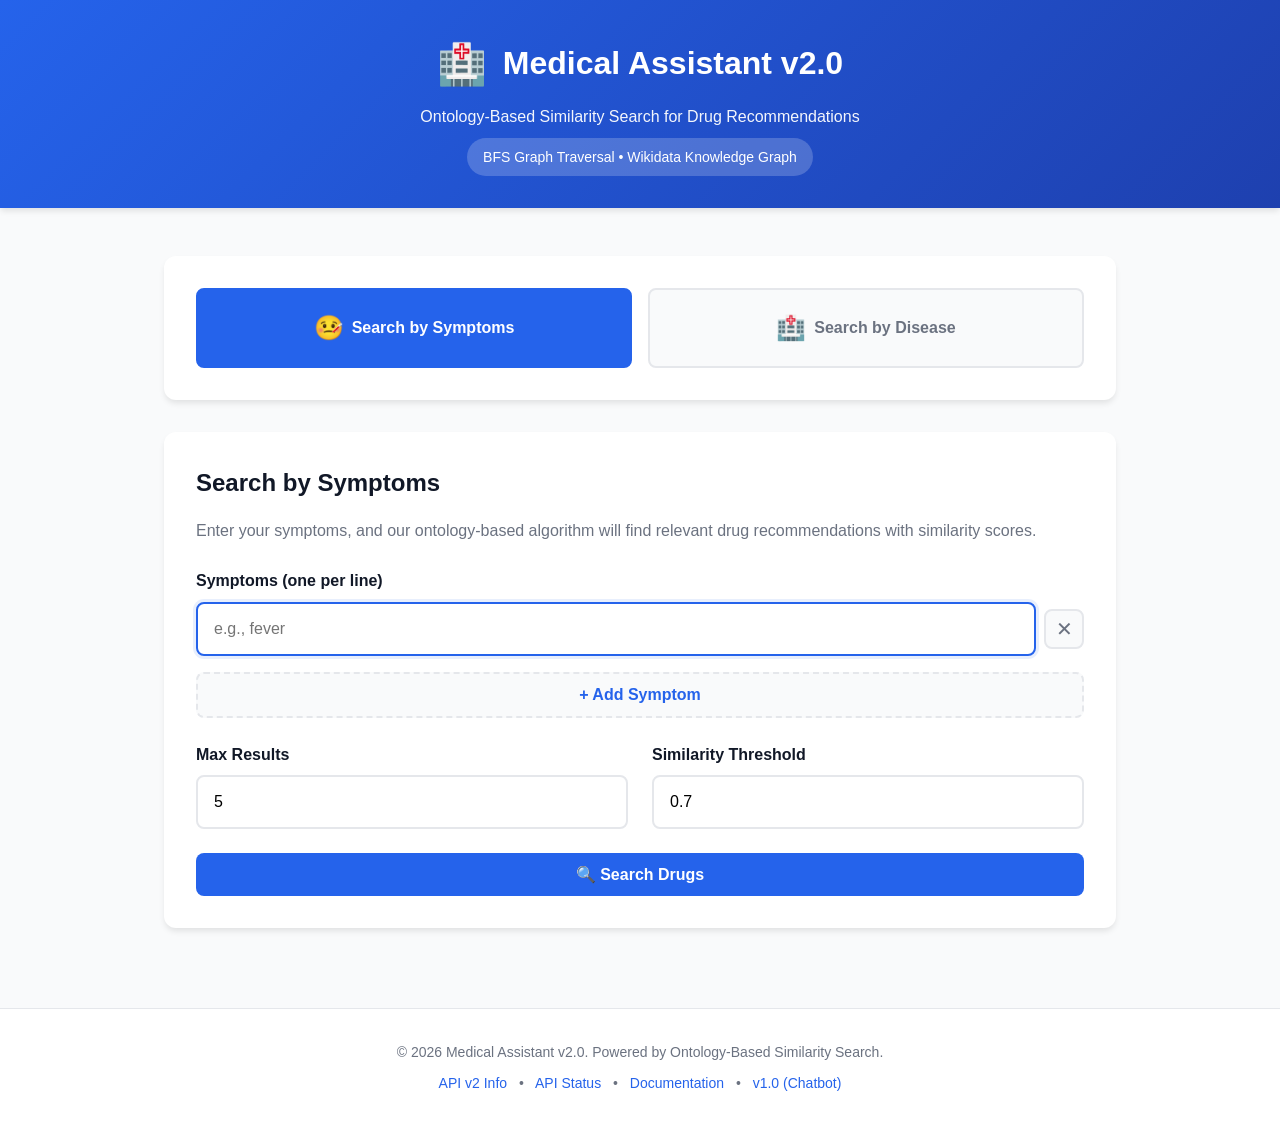
==== static/index_v2.html @ 668128eb "Phase 5: V2.0 Frontend UI - Two-mode similarity search interface (Symptom | Disease)" ====
<!DOCTYPE html>
<html lang="en">
<head>
    <meta charset="UTF-8">
    <meta name="viewport" content="width=device-width, initial-scale=1.0">
    <meta name="description" content="AI-powered medical assistant using ontology-based similarity search">
    <title>Medical Assistant v2.0 - Similarity-Based Drug Search</title>
    <link rel="stylesheet" href="/static/css/style_v2.css">
</head>
<body>
    <!-- Header -->
    <header class="header">
        <div class="container">
            <div class="header-content">
                <h1 class="logo">
                    <span class="logo-icon">🏥</span>
                    Medical Assistant v2.0
                </h1>
                <p class="tagline">Ontology-Based Similarity Search for Drug Recommendations</p>
                <div class="version-badge">BFS Graph Traversal • Wikidata Knowledge Graph</div>
            </div>
        </div>
    </header>

    <!-- Main Content -->
    <main class="main">
        <div class="container">
            
            <!-- Mode Switcher -->
            <section class="mode-section">
                <div class="card">
                    <div class="mode-tabs">
                        <button class="mode-tab active" data-mode="symptom" onclick="switchMode('symptom')">
                            <span class="tab-icon">🤒</span>
                            <span class="tab-text">Search by Symptoms</span>
                        </button>
                        <button class="mode-tab" data-mode="disease" onclick="switchMode('disease')">
                            <span class="tab-icon">🏥</span>
                            <span class="tab-text">Search by Disease</span>
                        </button>
                    </div>
                </div>
            </section>

            <!-- Symptom Search Mode -->
            <section id="symptomMode" class="search-mode active">
                <div class="card">
                    <h2 class="section-title">Search by Symptoms</h2>
                    <p class="section-description">
                        Enter your symptoms, and our ontology-based algorithm will find relevant drug recommendations with similarity scores.
                    </p>
                    
                    <form id="symptomForm" class="search-form">
                        <div class="form-group">
                            <label class="form-label">Symptoms (one per line)</label>
                            <div id="symptomInputs" class="symptom-inputs">
                                <div class="symptom-input-row">
                                    <input type="text" class="form-input symptom-field" placeholder="e.g., fever" required>
                                    <button type="button" class="btn-icon btn-remove" onclick="removeSymptomInput(this)" title="Remove">✕</button>
                                </div>
                            </div>
                            <button type="button" class="btn btn-add" onclick="addSymptomInput()">
                                <span>+ Add Symptom</span>
                            </button>
                        </div>
                        
                        <div class="form-row">
                            <div class="form-group">
                                <label for="symptomTopK" class="form-label">Max Results</label>
                                <input type="number" id="symptomTopK" class="form-input" value="5" min="1" max="20">
                            </div>
                            <div class="form-group">
                                <label for="symptomThreshold" class="form-label">Similarity Threshold</label>
                                <input type="number" id="symptomThreshold" class="form-input" value="0.7" min="0" max="1" step="0.1">
                            </div>
                        </div>
                        
                        <button type="submit" class="btn btn-primary" id="symptomSearchBtn">
                            <span class="btn-text">🔍 Search Drugs</span>
                            <span class="btn-loading" style="display: none;">
                                <span class="spinner"></span>
                                Searching...
                            </span>
                        </button>
                    </form>
                </div>
            </section>

            <!-- Disease Search Mode -->
            <section id="diseaseMode" class="search-mode">
                <div class="card">
                    <h2 class="section-title">Search by Disease</h2>
                    <p class="section-description">
                        Enter a disease or medical condition to find drugs that treat it and similar alternatives.
                    </p>
                    
                    <form id="diseaseForm" class="search-form">
                        <div class="form-group">
                            <label for="diseaseName" class="form-label">Disease Name</label>
                            <input 
                                type="text" 
                                id="diseaseName" 
                                class="form-input" 
                                placeholder="e.g., Type 2 Diabetes, Hypertension, Asthma"
                                required
                            >
                            <span class="input-hint">Enter the common name of the disease</span>
                        </div>
                        
                        <div class="form-group">
                            <label for="diseaseId" class="form-label">Wikidata ID (Optional)</label>
                            <input 
                                type="text" 
                                id="diseaseId" 
                                class="form-input" 
                                placeholder="e.g., Q3025883"
                            >
                            <span class="input-hint">If known, provide the Wikidata entity ID for more accurate results</span>
                        </div>
                        
                        <div class="form-row">
                            <div class="form-group">
                                <label for="diseaseTopK" class="form-label">Max Results</label>
                                <input type="number" id="diseaseTopK" class="form-input" value="5" min="1" max="20">
                            </div>
                            <div class="form-group">
                                <label for="diseaseThreshold" class="form-label">Similarity Threshold</label>
                                <input type="number" id="diseaseThreshold" class="form-input" value="0.7" min="0" max="1" step="0.1">
                            </div>
                        </div>
                        
                        <button type="submit" class="btn btn-primary" id="diseaseSearchBtn">
                            <span class="btn-text">🔍 Search Drugs</span>
                            <span class="btn-loading" style="display: none;">
                                <span class="spinner"></span>
                                Searching...
                            </span>
                        </button>
                    </form>
                </div>
            </section>

            <!-- Results Section -->
            <section id="resultsSection" class="results-section" style="display: none;">
                
                <!-- Search Summary -->
                <div class="card">
                    <h2 class="section-title">Search Results</h2>
                    
                    <div class="search-summary">
                        <div class="summary-item">
                            <div class="summary-label">Query Type:</div>
                            <div id="queryType" class="summary-value"></div>
                        </div>
                        <div class="summary-item">
                            <div class="summary-label">Query Input:</div>
                            <div id="queryInput" class="summary-value"></div>
                        </div>
                        <div class="summary-item">
                            <div class="summary-label">Results Found:</div>
                            <div id="resultsCount" class="summary-value"></div>
                        </div>
                        <div class="summary-item">
                            <div class="summary-label">Execution Time:</div>
                            <div id="executionTime" class="summary-value"></div>
                        </div>
                    </div>
                </div>

                <!-- Drug Recommendations -->
                <div class="card">
                    <h2 class="section-title">Drug Recommendations</h2>
                    <div id="drugsList" class="drugs-list"></div>
                </div>

                <!-- Disclaimer -->
                <div class="disclaimer-card">
                    <div class="disclaimer-icon">⚠️</div>
                    <div class="disclaimer-content">
                        <strong>Medical Disclaimer:</strong>
                        <p>This tool provides informational drug recommendations based on ontology similarity analysis. Results are generated from Wikidata knowledge graphs and should NOT be used as medical advice. Always consult with a qualified healthcare professional before making any medical decisions or taking any medication.</p>
                    </div>
                </div>
            </section>

            <!-- Error Section -->
            <section id="errorSection" class="error-section" style="display: none;">
                <div class="error-card">
                    <div class="error-icon">❌</div>
                    <div class="error-content">
                        <h3>Error</h3>
                        <p id="errorMessage"></p>
                    </div>
                    <button class="btn btn-secondary" onclick="hideError()">Try Again</button>
                </div>
            </section>

        </div>
    </main>

    <!-- Footer -->
    <footer class="footer">
        <div class="container">
            <div class="footer-content">
                <p>&copy; 2026 Medical Assistant v2.0. Powered by Ontology-Based Similarity Search.</p>
                <p class="footer-links">
                    <a href="/api/v2/" target="_blank">API v2 Info</a>
                    <span>•</span>
                    <a href="/api/v2/health" target="_blank">API Status</a>
                    <span>•</span>
                    <a href="/docs" target="_blank">Documentation</a>
                    <span>•</span>
                    <a href="/static/index.html">v1.0 (Chatbot)</a>
                </p>
            </div>
        </div>
    </footer>

    <script src="/static/js/app_v2.js"></script>
</body>
</html>
---- static/css/style_v2.css ----
/* ====================================
   Medical Assistant v2.0 - Styles
   Ontology-Based Similarity Search
   ==================================== */

/* CSS Variables */
:root {
    /* Colors */
    --primary-color: #2563eb;
    --primary-dark: #1e40af;
    --primary-light: #3b82f6;
    --secondary-color: #10b981;
    --accent-color: #f59e0b;
    --danger-color: #ef4444;
    --success-color: #10b981;
    
    /* Backgrounds */
    --bg-primary: #ffffff;
    --bg-secondary: #f9fafb;
    --bg-tertiary: #f3f4f6;
    --bg-card: #ffffff;
    
    /* Text */
    --text-primary: #111827;
    --text-secondary: #6b7280;
    --text-tertiary: #9ca3af;
    
    /* Borders */
    --border-color: #e5e7eb;
    --border-radius: 8px;
    --border-radius-lg: 12px;
    
    /* Shadows */
    --shadow-sm: 0 1px 2px 0 rgba(0, 0, 0, 0.05);
    --shadow-md: 0 4px 6px -1px rgba(0, 0, 0, 0.1);
    --shadow-lg: 0 10px 15px -3px rgba(0, 0, 0, 0.1);
    
    /* Spacing */
    --spacing-xs: 0.5rem;
    --spacing-sm: 1rem;
    --spacing-md: 1.5rem;
    --spacing-lg: 2rem;
    --spacing-xl: 3rem;
}

/* Reset & Base Styles */
* {
    margin: 0;
    padding: 0;
    box-sizing: border-box;
}

body {
    font-family: -apple-system, BlinkMacSystemFont, 'Segoe UI', Roboto, 'Helvetica Neue', Arial, sans-serif;
    background-color: var(--bg-secondary);
    color: var(--text-primary);
    line-height: 1.6;
    min-height: 100vh;
    display: flex;
    flex-direction: column;
}

/* Container */
.container {
    max-width: 1000px;
    margin: 0 auto;
    padding: 0 var(--spacing-md);
    width: 100%;
}

/* Header */
.header {
    background: linear-gradient(135deg, var(--primary-color) 0%, var(--primary-dark) 100%);
    color: white;
    padding: var(--spacing-lg) 0;
    box-shadow: var(--shadow-md);
}

.header-content {
    text-align: center;
}

.logo {
    font-size: 2rem;
    font-weight: 700;
    margin-bottom: var(--spacing-xs);
    display: flex;
    align-items: center;
    justify-content: center;
    gap: var(--spacing-sm);
}

.logo-icon {
    font-size: 2.5rem;
}

.tagline {
    font-size: 1rem;
    opacity: 0.95;
    font-weight: 400;
    margin-bottom: var(--spacing-xs);
}

.version-badge {
    display: inline-block;
    background: rgba(255, 255, 255, 0.2);
    padding: 0.5rem 1rem;
    border-radius: 20px;
    font-size: 0.875rem;
    font-weight: 500;
}

/* Main Content */
.main {
    flex: 1;
    padding: var(--spacing-xl) 0;
}

/* Card */
.card {
    background: var(--bg-card);
    border-radius: var(--border-radius-lg);
    box-shadow: var(--shadow-md);
    padding: var(--spacing-lg);
    margin-bottom: var(--spacing-lg);
}

.section-title {
    font-size: 1.5rem;
    font-weight: 700;
    margin-bottom: var(--spacing-sm);
    color: var(--text-primary);
}

.section-description {
    color: var(--text-secondary);
    margin-bottom: var(--spacing-md);
}

/* Mode Tabs */
.mode-tabs {
    display: flex;
    gap: var(--spacing-sm);
}

.mode-tab {
    flex: 1;
    display: flex;
    align-items: center;
    justify-content: center;
    gap: var(--spacing-xs);
    padding: var(--spacing-md);
    border: 2px solid var(--border-color);
    border-radius: var(--border-radius);
    background: var(--bg-secondary);
    color: var(--text-secondary);
    font-size: 1rem;
    font-weight: 600;
    cursor: pointer;
    transition: all 0.2s;
}

.mode-tab:hover {
    border-color: var(--primary-light);
    background: var(--bg-primary);
}

.mode-tab.active {
    border-color: var(--primary-color);
    background: var(--primary-color);
    color: white;
}

.tab-icon {
    font-size: 1.5rem;
}

.tab-text {
    font-size: 1rem;
}

/* Search Modes */
.search-mode {
    display: none;
    animation: fadeIn 0.3s ease-in;
}

.search-mode.active {
    display: block;
}

@keyframes fadeIn {
    from {
        opacity: 0;
        transform: translateY(10px);
    }
    to {
        opacity: 1;
        transform: translateY(0);
    }
}

/* Form */
.search-form {
    margin-top: var(--spacing-md);
}

.form-group {
    margin-bottom: var(--spacing-md);
}

.form-row {
    display: grid;
    grid-template-columns: 1fr 1fr;
    gap: var(--spacing-md);
}

.form-label {
    display: block;
    font-weight: 600;
    margin-bottom: var(--spacing-xs);
    color: var(--text-primary);
}

.form-input {
    width: 100%;
    padding: var(--spacing-sm);
    border: 2px solid var(--border-color);
    border-radius: var(--border-radius);
    font-size: 1rem;
    font-family: inherit;
    transition: border-color 0.2s, box-shadow 0.2s;
}

.form-input:focus {
    outline: none;
    border-color: var(--primary-color);
    box-shadow: 0 0 0 3px rgba(37, 99, 235, 0.1);
}

.input-hint {
    display: block;
    margin-top: var(--spacing-xs);
    font-size: 0.875rem;
    color: var(--text-secondary);
}

/* Symptom Inputs */
.symptom-inputs {
    display: flex;
    flex-direction: column;
    gap: var(--spacing-xs);
    margin-bottom: var(--spacing-sm);
}

.symptom-input-row {
    display: flex;
    gap: var(--spacing-xs);
    align-items: center;
}

.symptom-field {
    flex: 1;
}

.btn-icon {
    width: 40px;
    height: 40px;
    display: flex;
    align-items: center;
    justify-content: center;
    border: 2px solid var(--border-color);
    border-radius: var(--border-radius);
    background: var(--bg-secondary);
    color: var(--text-secondary);
    cursor: pointer;
    transition: all 0.2s;
    font-size: 1.25rem;
    padding: 0;
}

.btn-icon:hover {
    border-color: var(--danger-color);
    background: var(--danger-color);
    color: white;
}

.btn-remove {
    flex-shrink: 0;
}

/* Buttons */
.btn {
    display: inline-flex;
    align-items: center;
    justify-content: center;
    padding: 0.75rem 1.5rem;
    font-size: 1rem;
    font-weight: 600;
    border: none;
    border-radius: var(--border-radius);
    cursor: pointer;
    transition: all 0.2s;
    text-decoration: none;
    gap: var(--spacing-xs);
}

.btn-primary {
    background: var(--primary-color);
    color: white;
    width: 100%;
}

.btn-primary:hover:not(:disabled) {
    background: var(--primary-dark);
    transform: translateY(-1px);
    box-shadow: var(--shadow-md);
}

.btn-primary:disabled {
    opacity: 0.6;
    cursor: not-allowed;
}

.btn-secondary {
    background: var(--bg-tertiary);
    color: var(--text-primary);
}

.btn-secondary:hover {
    background: var(--border-color);
}

.btn-add {
    background: var(--bg-secondary);
    color: var(--primary-color);
    border: 2px dashed var(--border-color);
    width: 100%;
}

.btn-add:hover {
    border-color: var(--primary-color);
    background: var(--bg-primary);
}

.btn-loading {
    display: flex;
    align-items: center;
    gap: var(--spacing-xs);
}

/* Spinner */
.spinner {
    display: inline-block;
    width: 16px;
    height: 16px;
    border: 2px solid rgba(255, 255, 255, 0.3);
    border-top-color: white;
    border-radius: 50%;
    animation: spin 0.6s linear infinite;
}

@keyframes spin {
    to { transform: rotate(360deg); }
}

/* Results Section */
.results-section {
    animation: slideUp 0.4s ease-out;
}

@keyframes slideUp {
    from {
        opacity: 0;
        transform: translateY(30px);
    }
    to {
        opacity: 1;
        transform: translateY(0);
    }
}

/* Search Summary */
.search-summary {
    display: grid;
    grid-template-columns: repeat(auto-fit, minmax(200px, 1fr));
    gap: var(--spacing-md);
}

.summary-item {
    padding: var(--spacing-sm);
    background: var(--bg-secondary);
    border-radius: var(--border-radius);
}

.summary-label {
    font-size: 0.75rem;
    font-weight: 600;
    color: var(--text-secondary);
    text-transform: uppercase;
    letter-spacing: 0.05em;
    margin-bottom: var(--spacing-xs);
}

.summary-value {
    font-size: 1rem;
    font-weight: 600;
    color: var(--text-primary);
}

/* Drug Cards */
.drugs-list {
    display: grid;
    gap: var(--spacing-md);
}

.drug-card {
    border: 2px solid var(--border-color);
    border-radius: var(--border-radius-lg);
    padding: var(--spacing-md);
    transition: all 0.2s;
    position: relative;
    overflow: hidden;
}

.drug-card:hover {
    border-color: var(--primary-color);
    box-shadow: var(--shadow-md);
}

.drug-header {
    display: flex;
    justify-content: space-between;
    align-items: start;
    margin-bottom: var(--spacing-sm);
}

.drug-info {
    flex: 1;
}

.drug-name {
    font-size: 1.25rem;
    font-weight: 700;
    color: var(--primary-color);
    margin-bottom: var(--spacing-xs);
}

.drug-id {
    font-size: 0.75rem;
    color: var(--text-tertiary);
    font-family: 'Courier New', monospace;
}

/* Similarity Score Badge */
.score-badge {
    display: flex;
    flex-direction: column;
    align-items: center;
    padding: var(--spacing-sm);
    background: linear-gradient(135deg, var(--success-color) 0%, #059669 100%);
    color: white;
    border-radius: var(--border-radius);
    min-width: 80px;
    text-align: center;
}

.score-value {
    font-size: 1.5rem;
    font-weight: 700;
    line-height: 1;
}

.score-label {
    font-size: 0.625rem;
    text-transform: uppercase;
    letter-spacing: 0.05em;
    opacity: 0.9;
    margin-top: 0.25rem;
}

/* Score colors based on value */
.score-high {
    background: linear-gradient(135deg, #10b981 0%, #059669 100%);
}

.score-medium {
    background: linear-gradient(135deg, #f59e0b 0%, #d97706 100%);
}

.score-low {
    background: linear-gradient(135deg, #ef4444 0%, #dc2626 100%);
}

/* Drug Explanation */
.drug-explanation {
    background: var(--bg-secondary);
    padding: var(--spacing-sm);
    border-radius: var(--border-radius);
    margin-bottom: var(--spacing-sm);
    border-left: 4px solid var(--primary-color);
}

.explanation-label {
    font-size: 0.75rem;
    font-weight: 600;
    color: var(--text-secondary);
    text-transform: uppercase;
    letter-spacing: 0.05em;
    margin-bottom: var(--spacing-xs);
}

.explanation-text {
    color: var(--text-primary);
    font-size: 0.9375rem;
    line-height: 1.6;
}

/* Conditions List */
.conditions-section {
    margin-top: var(--spacing-sm);
    padding-top: var(--spacing-sm);
    border-top: 1px solid var(--border-color);
}

.conditions-label {
    font-size: 0.875rem;
    font-weight: 600;
    color: var(--text-secondary);
    margin-bottom: var(--spacing-xs);
}

.conditions-tags {
    display: flex;
    flex-wrap: wrap;
    gap: var(--spacing-xs);
}

.condition-tag {
    padding: 0.375rem 0.75rem;
    background: var(--primary-light);
    color: white;
    border-radius: 16px;
    font-size: 0.8125rem;
    font-weight: 600;
}

/* Disclaimer */
.disclaimer-card {
    background: #fef3c7;
    border: 2px solid #f59e0b;
    border-radius: var(--border-radius);
    padding: var(--spacing-md);
    display: flex;
    gap: var(--spacing-md);
    margin-bottom: var(--spacing-lg);
}

.disclaimer-icon {
    font-size: 2rem;
    flex-shrink: 0;
}

.disclaimer-content {
    flex: 1;
}

.disclaimer-content strong {
    display: block;
    margin-bottom: var(--spacing-xs);
    color: #92400e;
}

.disclaimer-content p {
    color: #78350f;
    font-size: 0.875rem;
    margin: 0;
}

/* Error */
.error-card {
    background: white;
    border: 2px solid var(--danger-color);
    border-radius: var(--border-radius);
    padding: var(--spacing-lg);
    text-align: center;
}

.error-icon {
    font-size: 3rem;
    margin-bottom: var(--spacing-sm);
}

.error-content h3 {
    color: var(--danger-color);
    margin-bottom: var(--spacing-sm);
}

.error-content p {
    color: var(--text-secondary);
    margin-bottom: var(--spacing-md);
}

/* Footer */
.footer {
    background: var(--bg-card);
    border-top: 1px solid var(--border-color);
    padding: var(--spacing-lg) 0;
    margin-top: auto;
}

.footer-content {
    text-align: center;
    color: var(--text-secondary);
    font-size: 0.875rem;
}

.footer-links {
    margin-top: var(--spacing-xs);
}

.footer-links a {
    color: var(--primary-color);
    text-decoration: none;
}

.footer-links a:hover {
    text-decoration: underline;
}

.footer-links span {
    margin: 0 var(--spacing-xs);
}

/* Responsive */
@media (max-width: 768px) {
    .logo {
        font-size: 1.5rem;
    }
    
    .section-title {
        font-size: 1.25rem;
    }
    
    .mode-tabs {
        flex-direction: column;
    }
    
    .form-row {
        grid-template-columns: 1fr;
    }
    
    .search-summary {
        grid-template-columns: 1fr;
    }
    
    .drug-header {
        flex-direction: column;
        gap: var(--spacing-sm);
    }
    
    .score-badge {
        align-self: flex-start;
    }
    
    .disclaimer-card {
        flex-direction: column;
        text-align: center;
    }
}
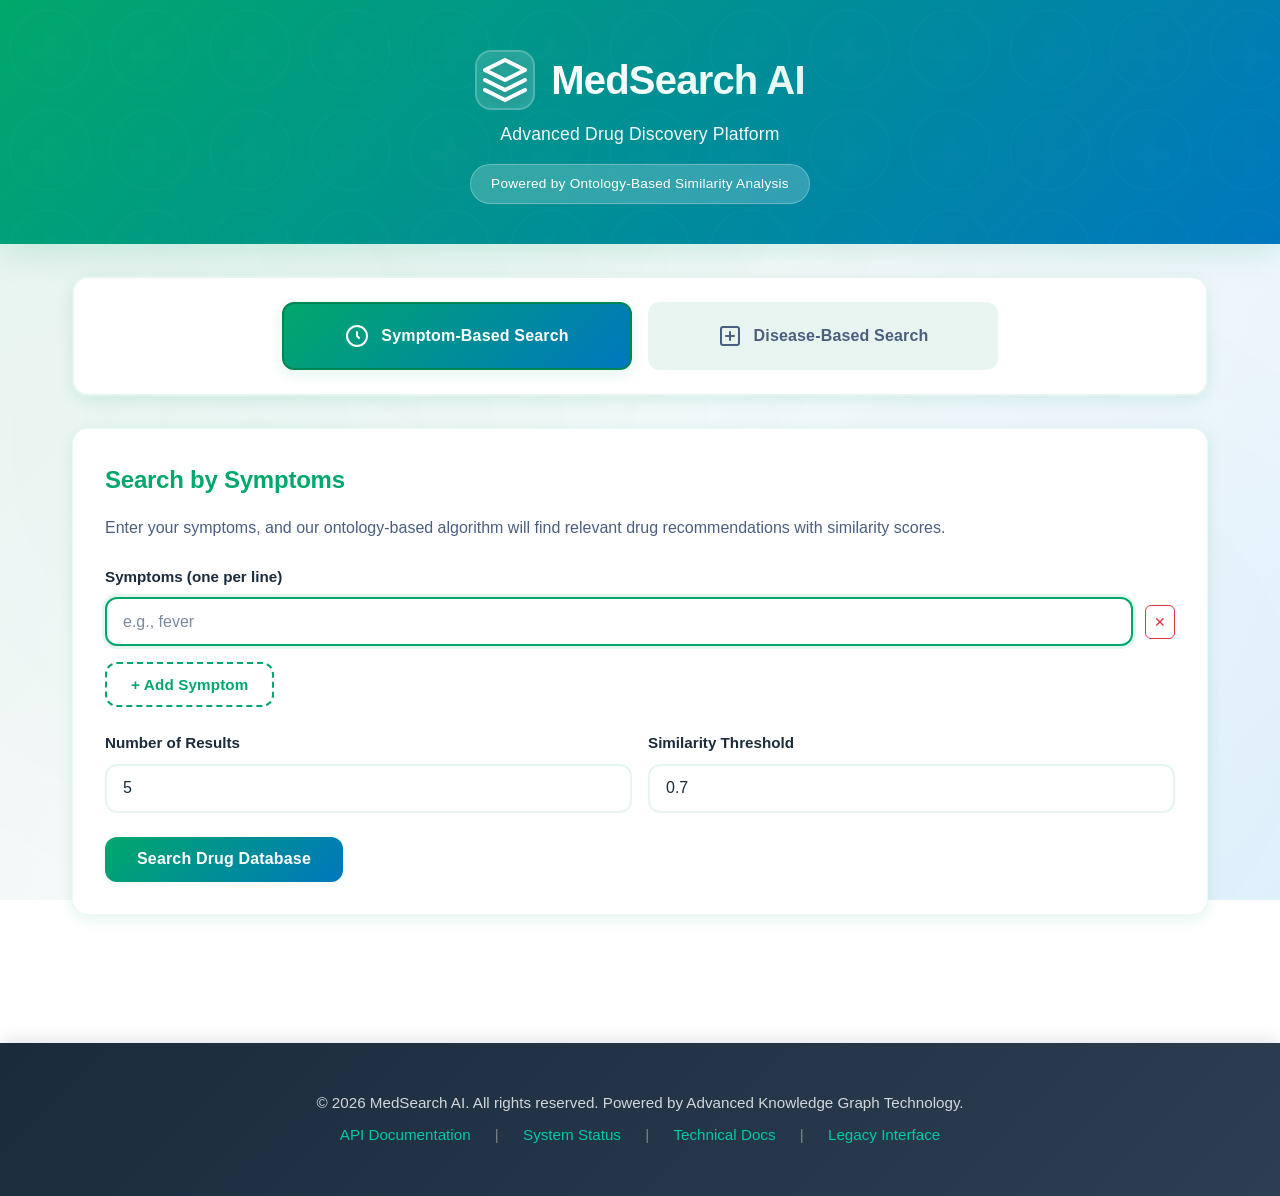
==== commit b0e9a6c9: "Phase 5 Critical Fixes: Professional UI theme, SPARQL optimization (90% faster), disease search with" ====
--- a/static/index_v2.html
+++ b/static/index_v2.html
@@ -3,9 +3,9 @@
 <head>
     <meta charset="UTF-8">
     <meta name="viewport" content="width=device-width, initial-scale=1.0">
-    <meta name="description" content="AI-powered medical assistant using ontology-based similarity search">
-    <title>Medical Assistant v2.0 - Similarity-Based Drug Search</title>
-    <link rel="stylesheet" href="/static/css/style_v2.css">
+    <meta name="description" content="Advanced drug discovery platform powered by ontology-based similarity analysis">
+    <title>MedSearch AI - Advanced Drug Discovery Platform</title>
+    <link rel="stylesheet" href="/static/css/style_v2_professional.css">
 </head>
 <body>
     <!-- Header -->
@@ -13,30 +13,45 @@
         <div class="container">
             <div class="header-content">
                 <h1 class="logo">
-                    <span class="logo-icon">🏥</span>
-                    Medical Assistant v2.0
+                    <span class="logo-icon">
+                        <svg width="48" height="48" viewBox="0 0 24 24" fill="none" xmlns="http://www.w3.org/2000/svg">
+                            <path d="M12 2L2 7L12 12L22 7L12 2Z" stroke="white" stroke-width="2" stroke-linecap="round" stroke-linejoin="round"/>
+                            <path d="M2 17L12 22L22 17" stroke="white" stroke-width="2" stroke-linecap="round" stroke-linejoin="round"/>
+                            <path d="M2 12L12 17L22 12" stroke="white" stroke-width="2" stroke-linecap="round" stroke-linejoin="round"/>
+                        </svg>
+                    </span>
+                    <span class="logo-text">MedSearch AI</span>
                 </h1>
-                <p class="tagline">Ontology-Based Similarity Search for Drug Recommendations</p>
-                <div class="version-badge">BFS Graph Traversal • Wikidata Knowledge Graph</div>
+                <p class="tagline">Advanced Drug Discovery Platform</p>
+                <div class="version-badge">Powered by Ontology-Based Similarity Analysis</div>
             </div>
         </div>
     </header>
 
     <!-- Main Content -->
-    <main class="main">
+    <main class="main-content">
         <div class="container">
-            
             <!-- Mode Switcher -->
             <section class="mode-section">
-                <div class="card">
+                <div class="card mode-card">
                     <div class="mode-tabs">
                         <button class="mode-tab active" data-mode="symptom" onclick="switchMode('symptom')">
-                            <span class="tab-icon">🤒</span>
-                            <span class="tab-text">Search by Symptoms</span>
+                            <span class="tab-icon">
+                                <svg width="24" height="24" viewBox="0 0 24 24" fill="none" xmlns="http://www.w3.org/2000/svg">
+                                    <circle cx="12" cy="12" r="10" stroke="currentColor" stroke-width="2"/>
+                                    <path d="M12 8V12L14 14" stroke="currentColor" stroke-width="2" stroke-linecap="round"/>
+                                </svg>
+                            </span>
+                            <span class="tab-text">Symptom-Based Search</span>
                         </button>
                         <button class="mode-tab" data-mode="disease" onclick="switchMode('disease')">
-                            <span class="tab-icon">🏥</span>
-                            <span class="tab-text">Search by Disease</span>
+                            <span class="tab-icon">
+                                <svg width="24" height="24" viewBox="0 0 24 24" fill="none" xmlns="http://www.w3.org/2000/svg">
+                                    <path d="M19 21H5C3.89543 21 3 20.1046 3 19V5C3 3.89543 3.89543 3 5 3H19C20.1046 3 21 3.89543 21 5V19C21 20.1046 20.1046 21 19 21Z" stroke="currentColor" stroke-width="2"/>
+                                    <path d="M12 8V16M8 12H16" stroke="currentColor" stroke-width="2" stroke-linecap="round"/>
+                                </svg>
+                            </span>
+                            <span class="tab-text">Disease-Based Search</span>
                         </button>
                     </div>
                 </div>
@@ -66,7 +81,7 @@
                         
                         <div class="form-row">
                             <div class="form-group">
-                                <label for="symptomTopK" class="form-label">Max Results</label>
+                                <label for="symptomTopK" class="form-label">Number of Results</label>
                                 <input type="number" id="symptomTopK" class="form-input" value="5" min="1" max="20">
                             </div>
                             <div class="form-group">
@@ -76,10 +91,10 @@
                         </div>
                         
                         <button type="submit" class="btn btn-primary" id="symptomSearchBtn">
-                            <span class="btn-text">🔍 Search Drugs</span>
+                            <span class="btn-text">Search Drug Database</span>
                             <span class="btn-loading" style="display: none;">
                                 <span class="spinner"></span>
-                                Searching...
+                                Analyzing...
                             </span>
                         </button>
                     </form>
@@ -113,14 +128,14 @@
                                 type="text" 
                                 id="diseaseId" 
                                 class="form-input" 
-                                placeholder="e.g., Q3025883"
+                                placeholder="e.g., Q3025883 (leave blank to search by name only)"
                             >
-                            <span class="input-hint">If known, provide the Wikidata entity ID for more accurate results</span>
+                            <span class="input-hint">You can leave this blank - we'll search using the disease name</span>
                         </div>
                         
                         <div class="form-row">
                             <div class="form-group">
-                                <label for="diseaseTopK" class="form-label">Max Results</label>
+                                <label for="diseaseTopK" class="form-label">Number of Results</label>
                                 <input type="number" id="diseaseTopK" class="form-input" value="5" min="1" max="20">
                             </div>
                             <div class="form-group">
@@ -130,10 +145,10 @@
                         </div>
                         
                         <button type="submit" class="btn btn-primary" id="diseaseSearchBtn">
-                            <span class="btn-text">🔍 Search Drugs</span>
+                            <span class="btn-text">Search Drug Database</span>
                             <span class="btn-loading" style="display: none;">
                                 <span class="spinner"></span>
-                                Searching...
+                                Analyzing...
                             </span>
                         </button>
                     </form>
@@ -175,10 +190,16 @@
 
                 <!-- Disclaimer -->
                 <div class="disclaimer-card">
-                    <div class="disclaimer-icon">⚠️</div>
+                    <div class="disclaimer-icon">
+                        <svg width="32" height="32" viewBox="0 0 24 24" fill="none" xmlns="http://www.w3.org/2000/svg">
+                            <path d="M12 2L2 7L12 12L22 7L12 2Z" stroke="currentColor" stroke-width="2" stroke-linecap="round" stroke-linejoin="round"/>
+                            <path d="M2 17L12 22L22 17" stroke="currentColor" stroke-width="2" stroke-linecap="round" stroke-linejoin="round"/>
+                            <path d="M2 12L12 17L22 12" stroke="currentColor" stroke-width="2" stroke-linecap="round" stroke-linejoin="round"/>
+                        </svg>
+                    </div>
                     <div class="disclaimer-content">
-                        <strong>Medical Disclaimer:</strong>
-                        <p>This tool provides informational drug recommendations based on ontology similarity analysis. Results are generated from Wikidata knowledge graphs and should NOT be used as medical advice. Always consult with a qualified healthcare professional before making any medical decisions or taking any medication.</p>
+                        <strong>Important Notice:</strong>
+                        <p>This platform provides informational drug recommendations based on advanced ontology similarity analysis. Results are generated from peer-reviewed knowledge graphs and should be used for research purposes only. Always consult with a qualified healthcare professional before making any medical decisions or taking any medication.</p>
                     </div>
                 </div>
             </section>
@@ -186,15 +207,30 @@
             <!-- Error Section -->
             <section id="errorSection" class="error-section" style="display: none;">
                 <div class="error-card">
-                    <div class="error-icon">❌</div>
+                    <div class="error-icon">
+                        <svg width="48" height="48" viewBox="0 0 24 24" fill="none" xmlns="http://www.w3.org/2000/svg">
+                            <circle cx="12" cy="12" r="10" stroke="currentColor" stroke-width="2"/>
+                            <path d="M12 8V12" stroke="currentColor" stroke-width="2" stroke-linecap="round"/>
+                            <circle cx="12" cy="16" r="1" fill="currentColor"/>
+                        </svg>
+                    </div>
                     <div class="error-content">
-                        <h3>Error</h3>
+                        <h3>Request Failed</h3>
                         <p id="errorMessage"></p>
                     </div>
                     <button class="btn btn-secondary" onclick="hideError()">Try Again</button>
                 </div>
             </section>
 
+            <!-- Loading Overlay -->
+            <div id="loadingOverlay" class="loading-overlay" style="display: none;">
+                <div class="loading-card">
+                    <div class="loading-spinner"></div>
+                    <h3>Processing Your Request</h3>
+                    <p>Analyzing knowledge graphs and computing similarity scores...</p>
+                    <p style="margin-top: 1rem; color: #6b7280; font-size: 0.9rem;">This may take 30-60 seconds</p>
+                </div>
+            </div>
         </div>
     </main>
 
@@ -202,15 +238,15 @@
     <footer class="footer">
         <div class="container">
             <div class="footer-content">
-                <p>&copy; 2026 Medical Assistant v2.0. Powered by Ontology-Based Similarity Search.</p>
+                <p>&copy; 2026 MedSearch AI. All rights reserved. Powered by Advanced Knowledge Graph Technology.</p>
                 <p class="footer-links">
-                    <a href="/api/v2/" target="_blank">API v2 Info</a>
-                    <span>•</span>
-                    <a href="/api/v2/health" target="_blank">API Status</a>
-                    <span>•</span>
-                    <a href="/docs" target="_blank">Documentation</a>
-                    <span>•</span>
-                    <a href="/static/index.html">v1.0 (Chatbot)</a>
+                    <a href="/api/v2/" target="_blank">API Documentation</a>
+                    <span>|</span>
+                    <a href="/api/v2/health" target="_blank">System Status</a>
+                    <span>|</span>
+                    <a href="/docs" target="_blank">Technical Docs</a>
+                    <span>|</span>
+                    <a href="/static/index.html">Legacy Interface</a>
                 </p>
             </div>
         </div>
--- a/static/css/style_v2_professional.css
+++ b/static/css/style_v2_professional.css
@@ -0,0 +1,996 @@
+/* ====================================
+   MedSearch AI - Professional Styles
+   Advanced Drug Discovery Platform
+   ==================================== */
+
+/* ============================================
+   CSS Variables & Theme
+   ============================================ */
+:root {
+    /* Professional Pharmacy Color Palette */
+    --primary-color: #00a86b;          /* Medical Green */
+    --primary-dark: #008555;
+    --primary-light: #2bc48a;
+    --secondary-color: #0077be;        /* Healthcare Blue */
+    --secondary-dark: #005a94;
+    --accent-color: #00c9a7;           /* Teal Accent */
+    
+    /* Neutral Colors */
+    --background-primary: #f8fafb;
+    --background-secondary: #ffffff;
+    --background-tertiary: #e8f4f0;
+    
+    /* Text Colors */
+    --text-primary: #1a2b3c;
+    --text-secondary: #4a5f7f;
+    --text-muted: #7a8a9e;
+    --text-light: #ffffff;
+    
+    /* Status Colors */
+    --success-color: #28a745;
+    --warning-color: #ffc107;
+    --error-color: #dc3545;
+    --info-color: #17a2b8;
+    
+    /* Shadows & Effects */
+    --shadow-sm: 0 2px 8px rgba(0, 168, 107, 0.08);
+    --shadow-md: 0 4px 16px rgba(0, 168, 107, 0.12);
+    --shadow-lg: 0 8px 32px rgba(0, 168, 107, 0.16);
+    --shadow-xl: 0 12px 48px rgba(0, 168, 107, 0.20);
+    
+    /* Border Radius */
+    --radius-sm: 6px;
+    --radius-md: 12px;
+    --radius-lg: 16px;
+    --radius-xl: 24px;
+    
+    /* Transitions */
+    --transition-fast: 0.2s ease;
+    --transition-normal: 0.3s ease;
+    --transition-slow: 0.5s ease;
+    
+    /* Typography */
+    --font-primary: -apple-system, BlinkMacSystemFont, 'Segoe UI', 'Roboto', 'Oxygen', 'Ubuntu', 'Cantarell', sans-serif;
+    --font-heading: 'Inter', -apple-system, BlinkMacSystemFont, sans-serif;
+}
+
+/* ============================================
+   Base Styles & Reset
+   ============================================ */
+* {
+    margin: 0;
+    padding: 0;
+    box-sizing: border-box;
+}
+
+body {
+    font-family: var(--font-primary);
+    background: linear-gradient(135deg, #e8f4f0 0%, #f8fafb 50%, #e3f2fd 100%);
+    background-attachment: fixed;
+    color: var(--text-primary);
+    line-height: 1.6;
+    min-height: 100vh;
+    position: relative;
+}
+
+/* Pharmacy Background Pattern */
+body::before {
+    content: '';
+    position: fixed;
+    top: 0;
+    left: 0;
+    width: 100%;
+    height: 100%;
+    background-image: 
+        radial-gradient(circle at 20% 50%, rgba(0, 168, 107, 0.03) 0%, transparent 50%),
+        radial-gradient(circle at 80% 80%, rgba(0, 119, 190, 0.03) 0%, transparent 50%),
+        radial-gradient(circle at 40% 20%, rgba(0, 201, 167, 0.02) 0%, transparent 50%);
+    pointer-events: none;
+    z-index: -1;
+}
+
+/* ============================================
+   Container
+   ============================================ */
+.container {
+    max-width: 1200px;
+    margin: 0 auto;
+    padding: 0 2rem;
+    width: 100%;
+}
+
+/* ============================================
+   Header Styling
+   ============================================ */
+.header {
+    background: linear-gradient(135deg, var(--primary-color) 0%, var(--secondary-color) 100%);
+    color: var(--text-light);
+    padding: 3rem 0 2.5rem;
+    box-shadow: var(--shadow-lg);
+    position: relative;
+    overflow: hidden;
+}
+
+.header::before {
+    content: '';
+    position: absolute;
+    top: 0;
+    left: 0;
+    right: 0;
+    bottom: 0;
+    background: url('data:image/svg+xml,<svg width="100" height="100" xmlns="http://www.w3.org/2000/svg"><circle cx="50" cy="50" r="40" fill="none" stroke="rgba(255,255,255,0.05)" stroke-width="2"/><path d="M30 50 L45 50 L45 35 L55 35 L55 50 L70 50 L70 60 L55 60 L55 75 L45 75 L45 60 L30 60 Z" fill="rgba(255,255,255,0.03)"/></svg>') repeat;
+    opacity: 0.3;
+    pointer-events: none;
+}
+
+.header-content {
+    text-align: center;
+    position: relative;
+    z-index: 1;
+}
+
+.logo {
+    font-size: 2.5rem;
+    font-weight: 700;
+    font-family: var(--font-heading);
+    margin-bottom: 0.5rem;
+    display: flex;
+    align-items: center;
+    justify-content: center;
+    gap: 1rem;
+    letter-spacing: -0.02em;
+}
+
+.logo-icon {
+    display: inline-flex;
+    align-items: center;
+    justify-content: center;
+    width: 60px;
+    height: 60px;
+    background: rgba(255, 255, 255, 0.15);
+    border-radius: var(--radius-lg);
+    backdrop-filter: blur(10px);
+    border: 2px solid rgba(255, 255, 255, 0.2);
+}
+
+.logo-icon svg {
+    filter: drop-shadow(0 2px 4px rgba(0, 0, 0, 0.1));
+}
+
+.logo-text {
+    background: linear-gradient(135deg, #ffffff 0%, #e0f8f0 100%);
+    -webkit-background-clip: text;
+    -webkit-text-fill-color: transparent;
+    background-clip: text;
+}
+
+.tagline {
+    font-size: 1.1rem;
+    opacity: 0.95;
+    margin-bottom: 1rem;
+    font-weight: 400;
+    letter-spacing: 0.01em;
+}
+
+.version-badge {
+    display: inline-block;
+    background: rgba(255, 255, 255, 0.2);
+    padding: 0.5rem 1.25rem;
+    border-radius: var(--radius-xl);
+    font-size: 0.85rem;
+    font-weight: 500;
+    backdrop-filter: blur(10px);
+    border: 1px solid rgba(255, 255, 255, 0.25);
+    letter-spacing: 0.02em;
+}
+
+/* ============================================
+   Main Content
+   ============================================ */
+.main-content {
+    flex: 1;
+    padding: 2rem 0;
+}
+
+/* ============================================
+   Card Styles
+   ============================================ */
+.card {
+    background: var(--background-secondary);
+    border-radius: var(--radius-lg);
+    padding: 2rem;
+    box-shadow: var(--shadow-md);
+    margin-bottom: 2rem;
+    transition: transform var(--transition-normal), box-shadow var(--transition-normal);
+    border: 1px solid rgba(0, 168, 107, 0.08);
+}
+
+.card:hover {
+    transform: translateY(-2px);
+    box-shadow: var(--shadow-lg);
+}
+
+.card-header {
+    border-bottom: 2px solid var(--background-tertiary);
+    padding-bottom: 1rem;
+    margin-bottom: 1.5rem;
+}
+
+.card-title {
+    font-size: 1.5rem;
+    font-weight: 600;
+    color: var(--primary-color);
+    font-family: var(--font-heading);
+    letter-spacing: -0.01em;
+}
+
+.section-title {
+    font-size: 1.5rem;
+    font-weight: 600;
+    color: var(--primary-color);
+    margin-bottom: 1rem;
+    font-family: var(--font-heading);
+    letter-spacing: -0.01em;
+}
+
+.section-description {
+    color: var(--text-secondary);
+    margin-bottom: 1.5rem;
+    line-height: 1.6;
+}
+
+.search-form {
+    margin-top: 1.5rem;
+}
+
+.search-mode {
+    display: none;
+}
+
+.search-mode.active {
+    display: block;
+}
+
+/* ============================================
+   Mode Tabs
+   ============================================ */
+.mode-section {
+    margin-bottom: 2rem;
+}
+
+.mode-card {
+    padding: 1.5rem;
+    background: var(--background-secondary);
+    border: 2px solid var(--background-tertiary);
+}
+
+.mode-tabs {
+    display: flex;
+    gap: 1rem;
+    justify-content: center;
+    flex-wrap: wrap;
+}
+
+.mode-tab {
+    flex: 1;
+    min-width: 200px;
+    max-width: 350px;
+    padding: 1.25rem 2rem;
+    background: var(--background-tertiary);
+    border: 2px solid transparent;
+    border-radius: var(--radius-md);
+    cursor: pointer;
+    transition: all var(--transition-normal);
+    font-size: 1rem;
+    font-weight: 500;
+    color: var(--text-secondary);
+    display: flex;
+    align-items: center;
+    justify-content: center;
+    gap: 0.75rem;
+}
+
+.mode-tab:hover {
+    background: rgba(0, 168, 107, 0.05);
+    border-color: var(--primary-light);
+    transform: translateY(-2px);
+    box-shadow: var(--shadow-sm);
+}
+
+.mode-tab.active {
+    background: linear-gradient(135deg, var(--primary-color), var(--secondary-color));
+    color: var(--text-light);
+    border-color: var(--primary-dark);
+    box-shadow: var(--shadow-md);
+}
+
+.mode-tab.active:hover {
+    transform: translateY(-2px);
+    box-shadow: var(--shadow-lg);
+}
+
+.tab-icon {
+    display: inline-flex;
+    font-size: 1.5rem;
+    transition: transform var(--transition-fast);
+}
+
+.mode-tab:hover .tab-icon {
+    transform: scale(1.1);
+}
+
+.tab-text {
+    font-weight: 600;
+    letter-spacing: 0.01em;
+}
+
+/* ============================================
+   Form Elements
+   ============================================ */
+.form-group {
+    margin-bottom: 1.5rem;
+}
+
+.form-label {
+    display: block;
+    margin-bottom: 0.5rem;
+    font-weight: 600;
+    color: var(--text-primary);
+    font-size: 0.95rem;
+}
+
+.form-input,
+.form-select {
+    width: 100%;
+    padding: 0.85rem 1rem;
+    border: 2px solid var(--background-tertiary);
+    border-radius: var(--radius-md);
+    font-size: 1rem;
+    font-family: var(--font-primary);
+    transition: all var(--transition-fast);
+    background: var(--background-secondary);
+    color: var(--text-primary);
+}
+
+.form-input:focus,
+.form-select:focus {
+    outline: none;
+    border-color: var(--primary-color);
+    box-shadow: 0 0 0 3px rgba(0, 168, 107, 0.1);
+}
+
+.form-input::placeholder {
+    color: var(--text-muted);
+}
+
+.form-row {
+    display: grid;
+    grid-template-columns: 1fr 1fr;
+    gap: 1rem;
+}
+
+.symptom-input-group {
+    display: flex;
+    gap: 0.75rem;
+    align-items: flex-end;
+    margin-bottom: 1rem;
+}
+
+.symptom-input-group .form-group {
+    flex: 1;
+    margin-bottom: 0;
+}
+
+.symptom-inputs {
+    margin-bottom: 1rem;
+}
+
+.symptom-input-row {
+    display: flex;
+    gap: 0.75rem;
+    align-items: center;
+    margin-bottom: 0.75rem;
+}
+
+.symptom-input-row .form-input {
+    flex: 1;
+}
+
+.symptom-field {
+    width: 100%;
+}
+
+.btn-icon {
+    padding: 0.5rem;
+    border: none;
+    background: transparent;
+    cursor: pointer;
+    border-radius: var(--radius-sm);
+    transition: all var(--transition-fast);
+}
+
+.input-hint {
+    display: block;
+    font-size: 0.85rem;
+    color: var(--text-muted);
+    margin-top: 0.5rem;
+    font-style: italic;
+}
+
+.search-summary {
+    display: grid;
+    grid-template-columns: repeat(auto-fit, minmax(200px, 1fr));
+    gap: 1.5rem;
+    padding: 1.5rem;
+    background: var(--background-tertiary);
+    border-radius: var(--radius-md);
+    margin-bottom: 1.5rem;
+}
+
+.summary-item {
+    text-align: center;
+}
+
+.summary-label {
+    font-size: 0.85rem;
+    color: var(--text-muted);
+    margin-bottom: 0.5rem;
+    text-transform: uppercase;
+    letter-spacing: 0.05em;
+    font-weight: 600;
+}
+
+.summary-value {
+    font-size: 1.1rem;
+    color: var(--text-primary);
+    font-weight: 600;
+}
+
+.drugs-list {
+    display: grid;
+    grid-template-columns: repeat(auto-fill, minmax(300px, 1fr));
+    gap: 1.5rem;
+}
+
+/* ============================================
+   Buttons
+   ============================================ */
+.btn {
+    padding: 0.85rem 2rem;
+    border: none;
+    border-radius: var(--radius-md);
+    font-size: 1rem;
+    font-weight: 600;
+    cursor: pointer;
+    transition: all var(--transition-normal);
+    display: inline-flex;
+    align-items: center;
+    justify-content: center;
+    gap: 0.5rem;
+    font-family: var(--font-primary);
+    letter-spacing: 0.01em;
+}
+
+.btn-primary {
+    background: linear-gradient(135deg, var(--primary-color), var(--secondary-color));
+    color: var(--text-light);
+    box-shadow: var(--shadow-sm);
+}
+
+.btn-primary:hover:not(:disabled) {
+    background: linear-gradient(135deg, var(--primary-dark), var(--secondary-dark));
+    box-shadow: var(--shadow-md);
+    transform: translateY(-2px);
+}
+
+.btn-primary:active:not(:disabled) {
+    transform: translateY(0);
+    box-shadow: var(--shadow-sm);
+}
+
+.btn-primary:disabled {
+    background: linear-gradient(135deg, #95a5a6, #7f8c8d);
+    cursor: not-allowed;
+    opacity: 0.6;
+}
+
+.btn-secondary {
+    background: var(--background-tertiary);
+    color: var(--primary-color);
+    border: 2px solid var(--primary-light);
+}
+
+.btn-secondary:hover {
+    background: var(--primary-color);
+    color: var(--text-light);
+    border-color: var(--primary-dark);
+}
+
+.btn-remove {
+    background: transparent;
+    color: var(--error-color);
+    padding: 0.5rem;
+    border: 1px solid var(--error-color);
+    border-radius: var(--radius-sm);
+    font-size: 0.9rem;
+}
+
+.btn-remove:hover {
+    background: var(--error-color);
+    color: var(--text-light);
+}
+
+.btn-add {
+    background: transparent;
+    color: var(--primary-color);
+    padding: 0.75rem 1.5rem;
+    border: 2px dashed var(--primary-color);
+    border-radius: var(--radius-md);
+    font-size: 0.95rem;
+}
+
+.btn-add:hover {
+    background: var(--primary-color);
+    color: var(--text-light);
+    border-style: solid;
+}
+
+.btn-loading,
+.btn-text {
+    display: inline-flex;
+    align-items: center;
+    gap: 0.5rem;
+}
+
+/* ============================================
+   Spinner
+   ============================================ */
+.spinner {
+    display: inline-block;
+    width: 16px;
+    height: 16px;
+    border: 2px solid rgba(255, 255, 255, 0.3);
+    border-top-color: var(--text-light);
+    border-radius: 50%;
+    animation: spin 0.8s linear infinite;
+}
+
+@keyframes spin {
+    to {
+        transform: rotate(360deg);
+    }
+}
+
+/* ============================================
+   Loading State
+   ============================================ */
+.loading-overlay {
+    position: fixed;
+    top: 0;
+    left: 0;
+    right: 0;
+    bottom: 0;
+    background: rgba(248, 250, 251, 0.95);
+    backdrop-filter: blur(8px);
+    display: flex;
+    align-items: center;
+    justify-content: center;
+    z-index: 9999;
+}
+
+.loading-card {
+    background: var(--background-secondary);
+    padding: 3rem;
+    border-radius: var(--radius-lg);
+    box-shadow: var(--shadow-xl);
+    text-align: center;
+    max-width: 400px;
+    border: 2px solid var(--background-tertiary);
+}
+
+.loading-spinner {
+    width: 60px;
+    height: 60px;
+    border: 4px solid var(--background-tertiary);
+    border-top-color: var(--primary-color);
+    border-radius: 50%;
+    animation: spin 1s linear infinite;
+    margin: 0 auto 1.5rem;
+}
+
+.loading-card h3 {
+    color: var(--primary-color);
+    margin-bottom: 0.75rem;
+    font-size: 1.5rem;
+    font-weight: 600;
+}
+
+.loading-card p {
+    color: var(--text-secondary);
+    font-size: 0.95rem;
+    line-height: 1.6;
+}
+
+/* ============================================
+   Results Section
+   ============================================ */
+.results-section {
+    margin-top: 2rem;
+}
+
+.results-header {
+    display: flex;
+    justify-content: space-between;
+    align-items: center;
+    margin-bottom: 1.5rem;
+    padding-bottom: 1rem;
+    border-bottom: 2px solid var(--background-tertiary);
+}
+
+.results-header h2 {
+    color: var(--primary-color);
+    font-size: 1.75rem;
+    font-weight: 600;
+}
+
+.results-count {
+    background: var(--background-tertiary);
+    padding: 0.5rem 1rem;
+    border-radius: var(--radius-md);
+    font-weight: 600;
+    color: var(--text-secondary);
+}
+
+.results-grid {
+    display: grid;
+    grid-template-columns: repeat(auto-fill, minmax(300px, 1fr));
+    gap: 1.5rem;
+}
+
+/* ============================================
+   Drug Card
+   ============================================ */
+.drug-card {
+    background: var(--background-secondary);
+    border: 2px solid var(--background-tertiary);
+    border-radius: var(--radius-lg);
+    padding: 1.75rem;
+    transition: all var(--transition-normal);
+    position: relative;
+    overflow: hidden;
+}
+
+.drug-card::before {
+    content: '';
+    position: absolute;
+    top: 0;
+    left: 0;
+    right: 0;
+    height: 4px;
+    background: linear-gradient(90deg, var(--primary-color), var(--secondary-color));
+    opacity: 0;
+    transition: opacity var(--transition-normal);
+}
+
+.drug-card:hover {
+    transform: translateY(-4px);
+    box-shadow: var(--shadow-lg);
+    border-color: var(--primary-light);
+}
+
+.drug-card:hover::before {
+    opacity: 1;
+}
+
+.drug-header {
+    margin-bottom: 1.25rem;
+}
+
+.drug-title {
+    font-size: 1.25rem;
+    font-weight: 700;
+    color: var(--text-primary);
+    margin-bottom: 0.5rem;
+    line-height: 1.3;
+}
+
+.drug-id {
+    font-size: 0.85rem;
+    color: var(--text-muted);
+    font-family: monospace;
+    background: var(--background-tertiary);
+    padding: 0.25rem 0.5rem;
+    border-radius: var(--radius-sm);
+    display: inline-block;
+}
+
+/* Score Badges */
+.drug-score {
+    display: inline-flex;
+    align-items: center;
+    gap: 0.5rem;
+    padding: 0.5rem 1rem;
+    border-radius: var(--radius-md);
+    font-weight: 600;
+    font-size: 0.95rem;
+    letter-spacing: 0.02em;
+    margin-bottom: 1rem;
+}
+
+.score-high {
+    background: linear-gradient(135deg, #28a745, #20c997);
+    color: white;
+}
+
+.score-medium {
+    background: linear-gradient(135deg, #ffc107, #fd7e14);
+    color: white;
+}
+
+.score-low {
+    background: linear-gradient(135deg, #6c757d, #495057);
+    color: white;
+}
+
+/* Drug Details */
+.drug-details {
+    margin-top: 1rem;
+}
+
+.detail-row {
+    display: flex;
+    justify-content: space-between;
+    padding: 0.75rem 0;
+    border-bottom: 1px solid var(--background-tertiary);
+}
+
+.detail-row:last-child {
+    border-bottom: none;
+}
+
+.detail-label {
+    font-weight: 600;
+    color: var(--text-secondary);
+    font-size: 0.9rem;
+}
+
+.detail-value {
+    color: var(--text-primary);
+    font-weight: 500;
+}
+
+/* Explanation */
+.drug-explanation {
+    margin-top: 1rem;
+    padding: 1rem;
+    background: var(--background-tertiary);
+    border-radius: var(--radius-md);
+    border-left: 3px solid var(--primary-color);
+}
+
+.drug-explanation strong {
+    display: block;
+    color: var(--primary-color);
+    margin-bottom: 0.5rem;
+    font-size: 0.9rem;
+}
+
+.drug-explanation p {
+    color: var(--text-secondary);
+    font-size: 0.9rem;
+    line-height: 1.6;
+}
+
+/* ============================================
+   Disclaimer
+   ============================================ */
+.disclaimer-card {
+    background: linear-gradient(135deg, rgba(0, 168, 107, 0.05), rgba(0, 119, 190, 0.05));
+    border-left: 4px solid var(--primary-color);
+    padding: 1.5rem;
+    border-radius: var(--radius-md);
+    display: flex;
+    gap: 1.25rem;
+    align-items: flex-start;
+    margin-top: 2rem;
+    border: 1px solid rgba(0, 168, 107, 0.15);
+}
+
+.disclaimer-icon {
+    font-size: 2rem;
+    flex-shrink: 0;
+    color: var(--primary-color);
+    display: flex;
+    align-items: center;
+    justify-content: center;
+}
+
+.disclaimer-content {
+    flex: 1;
+    color: var(--text-secondary);
+}
+
+.disclaimer-content strong {
+    color: var(--primary-color);
+    display: block;
+    margin-bottom: 0.5rem;
+    font-size: 1.05rem;
+}
+
+.disclaimer-content p {
+    margin: 0;
+    line-height: 1.6;
+    font-size: 0.95rem;
+}
+
+/* ============================================
+   Error Card
+   ============================================ */
+.error-section {
+    margin: 2rem 0;
+}
+
+.error-card {
+    background: linear-gradient(135deg, rgba(220, 53, 69, 0.05), rgba(255, 255, 255, 0.95));
+    border: 2px solid var(--error-color);
+    border-radius: var(--radius-lg);
+    padding: 2.5rem;
+    text-align: center;
+    box-shadow: var(--shadow-md);
+}
+
+.error-icon {
+    font-size: 3.5rem;
+    margin-bottom: 1rem;
+    color: var(--error-color);
+    display: flex;
+    justify-content: center;
+}
+
+.error-content h3 {
+    color: var(--error-color);
+    margin-bottom: 1rem;
+    font-size: 1.5rem;
+    font-weight: 600;
+}
+
+.error-content p {
+    color: var(--text-secondary);
+    margin-bottom: 1.5rem;
+    line-height: 1.6;
+}
+
+/* ============================================
+   Execution Time Badge
+   ============================================ */
+.execution-time {
+    display: inline-flex;
+    align-items: center;
+    gap: 0.5rem;
+    background: var(--background-tertiary);
+    padding: 0.5rem 1rem;
+    border-radius: var(--radius-md);
+    font-size: 0.9rem;
+    color: var(--text-secondary);
+}
+
+.execution-time strong {
+    color: var(--primary-color);
+}
+
+/* ============================================
+   Footer
+   ============================================ */
+.footer {
+    background: linear-gradient(135deg, #1a2b3c 0%, #2c3e50 100%);
+    color: rgba(255, 255, 255, 0.8);
+    padding: 2.5rem 0;
+    margin-top: 4rem;
+    box-shadow: 0 -4px 16px rgba(0, 0, 0, 0.1);
+}
+
+.footer-content {
+    text-align: center;
+}
+
+.footer-content p {
+    margin: 0.5rem 0;
+    font-size: 0.95rem;
+}
+
+.footer-links {
+    margin-top: 1rem;
+}
+
+.footer-links a {
+    color: var(--accent-color);
+    text-decoration: none;
+    margin: 0 0.75rem;
+    transition: color var(--transition-fast);
+    font-weight: 500;
+}
+
+.footer-links a:hover {
+    color: var(--primary-light);
+    text-decoration: underline;
+}
+
+.footer-links span {
+    color: rgba(255, 255, 255, 0.4);
+    margin: 0 0.5rem;
+}
+
+/* ============================================
+   Responsive Design
+   ============================================ */
+@media (max-width: 768px) {
+    .container {
+        padding: 0 1rem;
+    }
+
+    .logo {
+        font-size: 1.75rem;
+        flex-direction: column;
+        gap: 0.5rem;
+    }
+
+    .logo-icon {
+        width: 50px;
+        height: 50px;
+    }
+
+    .tagline {
+        font-size: 0.95rem;
+    }
+
+    .mode-tabs {
+        flex-direction: column;
+    }
+
+    .mode-tab {
+        max-width: 100%;
+    }
+
+    .form-row {
+        grid-template-columns: 1fr;
+    }
+
+    .results-grid {
+        grid-template-columns: 1fr;
+    }
+
+    .results-header {
+        flex-direction: column;
+        align-items: flex-start;
+        gap: 1rem;
+    }
+
+    .card {
+        padding: 1.5rem;
+    }
+}
+
+/* ============================================
+   Utility Classes
+   ============================================ */
+.hidden {
+    display: none !important;
+}
+
+.text-center {
+    text-align: center;
+}
+
+.text-muted {
+    color: var(--text-muted);
+}
+
+.mt-1 { margin-top: 0.5rem; }
+.mt-2 { margin-top: 1rem; }
+.mt-3 { margin-top: 1.5rem; }
+.mt-4 { margin-top: 2rem; }
+
+.mb-1 { margin-bottom: 0.5rem; }
+.mb-2 { margin-bottom: 1rem; }
+.mb-3 { margin-bottom: 1.5rem; }
+.mb-4 { margin-bottom: 2rem; }
